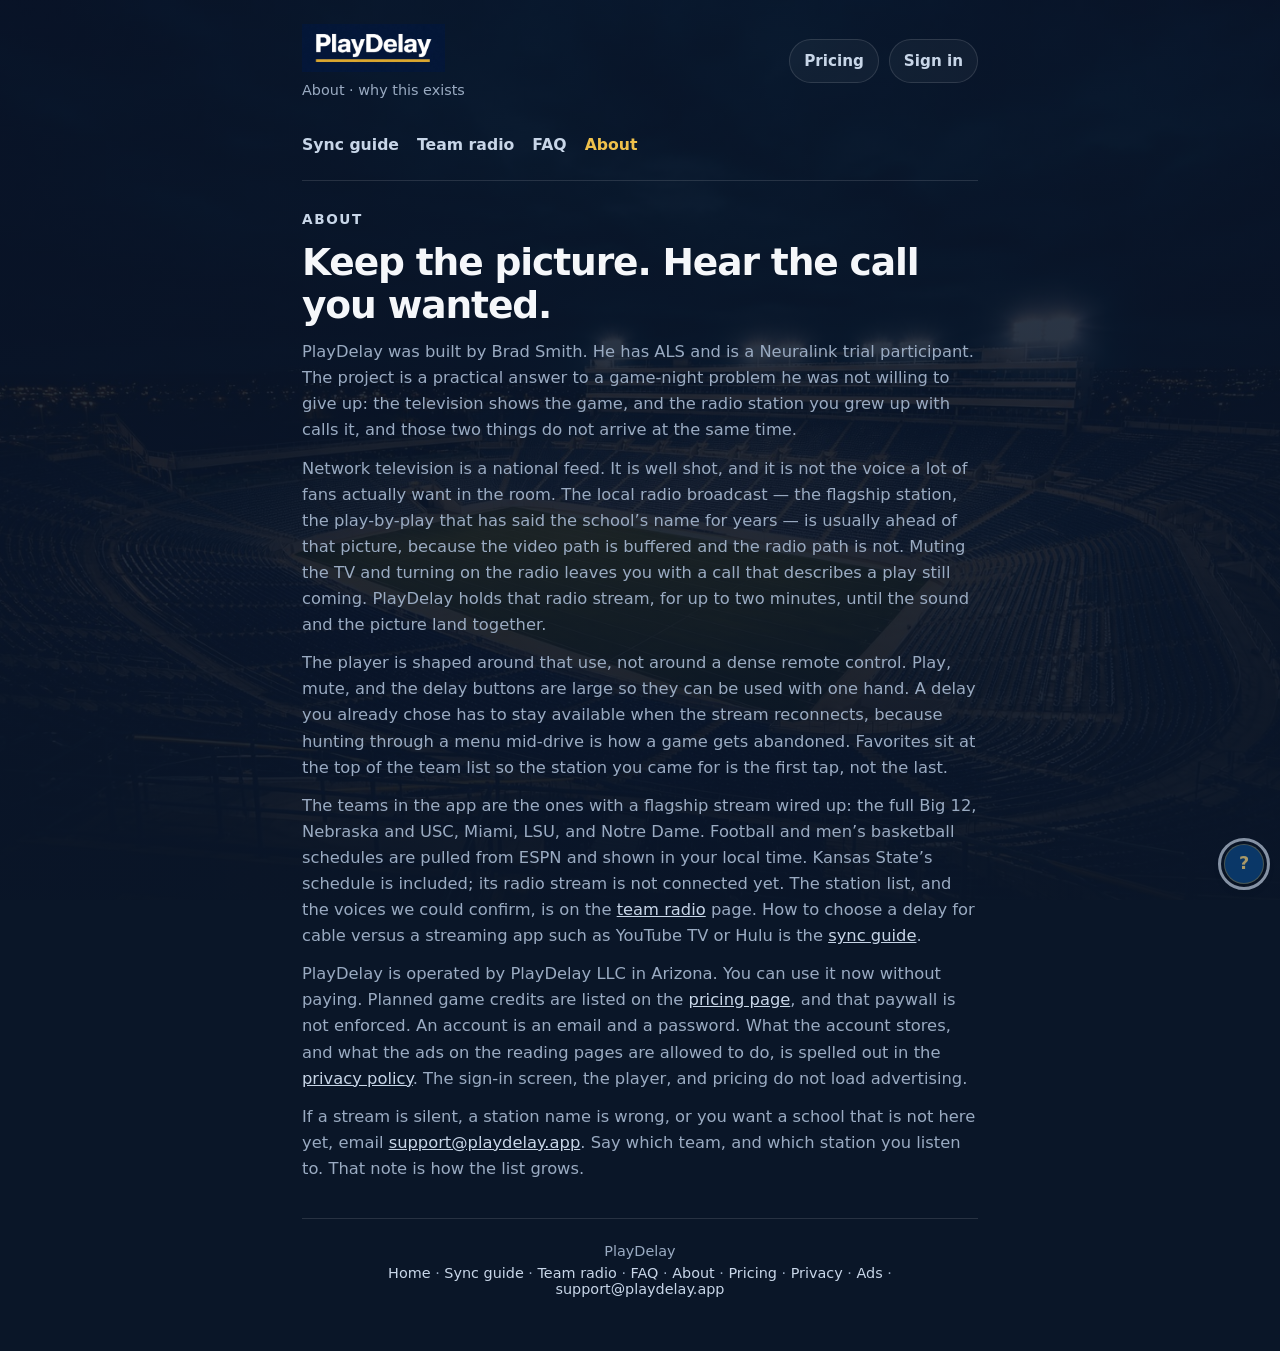
==== about.html @ 60bbeae2 "Keep AdSense off app screens and add publisher pages. The auto-ads loader stays on the home page, th" ====
<!DOCTYPE html>
<html lang="en">
<head>
<script async src="https://pagead2.googlesyndication.com/pagead/js/adsbygoogle.js?client=ca-pub-4094883618179579"
     crossorigin="anonymous"></script>
<meta name="google-adsense-account" content="ca-pub-4094883618179579">
  <meta charset="utf-8" />
  <meta name="viewport" content="width=device-width, initial-scale=1, viewport-fit=cover" />
  <meta name="theme-color" content="#0a1628" />
  <link rel="icon" href="assets/favicon.svg?v=logo3" type="image/svg+xml" />
  <link rel="icon" href="assets/favicon-32.png?v=logo3" type="image/png" sizes="32x32" />
  <link rel="apple-touch-icon" href="assets/apple-touch-icon.png?v=logo3" />
  <title>About PlayDelay — Brad Smith</title>
  <meta name="description" content="PlayDelay was built by Brad Smith, who has ALS and is a Neuralink trial participant, so fans can keep the TV picture and hear the radio call in sync." />
  <link rel="canonical" href="https://playdelay.app/about.html" />
  <meta property="og:title" content="About PlayDelay" />
  <meta property="og:description" content="A radio-to-TV delay built by Brad Smith so the picture and the call can be used together, one-handed." />
  <meta property="og:url" content="https://playdelay.app/about.html" />
  <meta property="og:type" content="article" />
  <meta property="og:image" content="https://playdelay.app/assets/og-image.png?v=logo3" />
  <link rel="stylesheet" href="styles.css?v=content1" />
</head>
<body class="landing env-landing">
  <div class="landing-shell">
    <header class="landing-header">
      <div class="brand brand--wordmark">
        <a class="brand-wordmark-link" href="index.html" aria-label="PlayDelay home">
          <img class="brand-wordmark" src="assets/logo-wordmark.png?v=logo3" alt="PlayDelay" width="800" height="269" />
        </a>
        <p class="subtitle">About · why this exists</p>
      </div>
      <div class="header-actions">
        <a class="nav-link" href="pricing.html">Pricing</a>
        <a class="nav-link" href="login.html?next=player.html">Sign in</a>
      </div>
    </header>
    <nav class="landing-links" aria-label="Guides">
      <a href="guide.html">Sync guide</a>
      <a href="radio.html">Team radio</a>
      <a href="faq.html">FAQ</a>
      <a href="about.html" aria-current="page">About</a>
    </nav>

    <main>
      <article class="article">
        <p class="article-kicker">About</p>
        <h1>Keep the picture. Hear the call you wanted.</h1>
        <p>
          PlayDelay was built by Brad Smith. He has ALS and is a Neuralink trial participant. The project is a practical answer to a game-night problem he was not willing to give up: the television shows the game, and the radio station you grew up with calls it, and those two things do not arrive at the same time.
        </p>
        <p>
          Network television is a national feed. It is well shot, and it is not the voice a lot of fans actually want in the room. The local radio broadcast — the flagship station, the play-by-play that has said the school’s name for years — is usually ahead of that picture, because the video path is buffered and the radio path is not. Muting the TV and turning on the radio leaves you with a call that describes a play still coming. PlayDelay holds that radio stream, for up to two minutes, until the sound and the picture land together.
        </p>
        <p>
          The player is shaped around that use, not around a dense remote control. Play, mute, and the delay buttons are large so they can be used with one hand. A delay you already chose has to stay available when the stream reconnects, because hunting through a menu mid-drive is how a game gets abandoned. Favorites sit at the top of the team list so the station you came for is the first tap, not the last.
        </p>
        <p>
          The teams in the app are the ones with a flagship stream wired up: the full Big 12, Nebraska and USC, Miami, LSU, and Notre Dame. Football and men’s basketball schedules are pulled from ESPN and shown in your local time. Kansas State’s schedule is included; its radio stream is not connected yet. The station list, and the voices we could confirm, is on the <a href="radio.html">team radio</a> page. How to choose a delay for cable versus a streaming app such as YouTube TV or Hulu is the <a href="guide.html">sync guide</a>.
        </p>
        <p>
          PlayDelay is operated by PlayDelay LLC in Arizona. You can use it now without paying. Planned game credits are listed on the <a href="pricing.html">pricing page</a>, and that paywall is not enforced. An account is an email and a password. What the account stores, and what the ads on the reading pages are allowed to do, is spelled out in the <a href="privacy.html">privacy policy</a>. The sign-in screen, the player, and pricing do not load advertising.
        </p>
        <p>
          If a stream is silent, a station name is wrong, or you want a school that is not here yet, email <a href="mailto:support@playdelay.app">support@playdelay.app</a>. Say which team, and which station you listen to. That note is how the list grows.
        </p>
      </article>
    </main>

    <footer class="landing-footer">
      <p>PlayDelay</p>
      <p>
        <a href="index.html">Home</a>
        ·
        <a href="guide.html">Sync guide</a>
        ·
        <a href="radio.html">Team radio</a>
        ·
        <a href="faq.html">FAQ</a>
        ·
        <a href="about.html">About</a>
        ·
        <a href="pricing.html">Pricing</a>
        ·
        <a href="privacy.html">Privacy</a>
        ·
        <a href="ads.html">Ads</a>
        ·
        <a href="mailto:support@playdelay.app">support@playdelay.app</a>
      </p>
    </footer>
  </div>
  <script src="support-chat.js?v=fav1"></script>
</body>
</html>
---- styles.css ----
/* PlayDelay BYU & Utah — calm dark theme, huge tap targets (ALS / one-handed) */

:root {
  --bg: #0a1628;
  --bg-elevated: #122038;
  --bg-button: #1a2f4d;
  --bg-button-hover: #243d63;
  --navy: #002e5d;
  --navy-bright: #0b4a8a;
  --white: #f5f7fa;
  --muted: #9aabc2;
  --accent: #ffffff;
  --accent-soft: #c8d6e8;
  --live: #3dd68c;
  --warn: #f0c14b;
  --error: #f07178;
  --border: rgba(255, 255, 255, 0.12);
  --radius: 16px;
  --tap-min: 56px;
  --play-min: 88px;
  --font: system-ui, -apple-system, "Segoe UI", Roboto, Helvetica, Arial, sans-serif;
  --landing-max: 720px;
}

*,
*::before,
*::after {
  box-sizing: border-box;
}

html,
body {
  margin: 0;
  padding: 0;
  min-height: 100%;
  background: var(--bg);
  color: var(--white);
  font-family: var(--font);
  -webkit-tap-highlight-color: transparent;
  -webkit-text-size-adjust: 100%;
}

body {
  min-height: 100dvh;
}

a {
  color: var(--accent-soft);
}

.app {
  max-width: 520px;
  margin: 0 auto;
  padding: 20px 20px 40px;
  padding-bottom: max(40px, env(safe-area-inset-bottom));
}

.header {
  display: flex;
  align-items: flex-start;
  justify-content: space-between;
  gap: 12px;
  margin-bottom: 20px;
}

.brand {
  display: flex;
  align-items: center;
  gap: 14px;
}

.brand-mark {
  display: inline-flex;
  align-items: center;
  justify-content: center;
  width: 52px;
  height: 52px;
  border-radius: 12px;
  background: var(--navy);
  border: 2px solid var(--white);
  font-weight: 800;
  font-size: 14px;
  letter-spacing: 0.04em;
  flex-shrink: 0;
  color: var(--white);
  text-decoration: none;
  overflow: hidden;
  padding: 0;
}

.brand-mark .brand-logo,
.brand-mark img.team-logo {
  display: block;
  width: 40px;
  height: 40px;
  object-fit: contain;
  pointer-events: none;
}

.brand-mark .brand-mark-text {
  font-size: 14px;
  font-weight: 800;
  letter-spacing: 0.04em;
}

.brand-mark-link:hover {
  background: var(--navy-bright);
}

.brand-text h1 {
  margin: 0;
  font-size: 1.35rem;
  font-weight: 700;
  letter-spacing: -0.02em;
  line-height: 1.2;
}

.subtitle {
  margin: 4px 0 0;
  font-size: 0.9rem;
  color: var(--muted);
}

.status-chip {
  flex-shrink: 0;
  padding: 10px 14px;
  min-height: 44px;
  border-radius: 999px;
  font-size: 0.85rem;
  font-weight: 600;
  background: var(--bg-elevated);
  border: 1px solid var(--border);
  color: var(--muted);
  align-self: center;
}

.status-chip.status-loading { color: var(--warn); border-color: rgba(240, 193, 75, 0.4); }
.status-chip.status-live { color: var(--live); border-color: rgba(61, 214, 140, 0.45); }
.status-chip.status-paused { color: var(--accent-soft); }
.status-chip.status-error { color: var(--error); border-color: rgba(240, 113, 120, 0.45); }

.banner {
  margin-bottom: 16px;
  padding: 14px 16px;
  border-radius: var(--radius);
  background: rgba(240, 193, 75, 0.12);
  border: 1px solid rgba(240, 193, 75, 0.45);
  color: var(--warn);
  font-size: 0.95rem;
  line-height: 1.4;
}

.banner.banner-error {
  background: rgba(240, 113, 120, 0.12);
  border-color: rgba(240, 113, 120, 0.45);
  color: var(--error);
}

.toast {
  position: fixed;
  left: 50%;
  bottom: max(24px, env(safe-area-inset-bottom));
  transform: translateX(-50%);
  z-index: 50;
  max-width: min(440px, calc(100vw - 32px));
  padding: 14px 18px;
  border-radius: 12px;
  background: #1e3354;
  border: 1px solid var(--border);
  color: var(--white);
  font-size: 0.95rem;
  line-height: 1.35;
  box-shadow: 0 8px 32px rgba(0, 0, 0, 0.45);
  pointer-events: none;
}

.main {
  display: flex;
  flex-direction: column;
  gap: 18px;
}

.delay-readout {
  text-align: center;
  padding: 28px 16px;
  background: var(--bg-elevated);
  border: 1px solid var(--border);
  border-radius: 20px;
}

.delay-value {
  font-size: clamp(3.2rem, 12vw, 4.5rem);
  font-weight: 750;
  letter-spacing: -0.03em;
  line-height: 1;
  font-variant-numeric: tabular-nums;
}

.delay-label {
  margin-top: 8px;
  font-size: 0.95rem;
  color: var(--muted);
  text-transform: uppercase;
  letter-spacing: 0.08em;
}

.transport {
  display: grid;
  grid-template-columns: 1fr auto;
  gap: 12px;
}

.btn {
  appearance: none;
  border: 1px solid var(--border);
  background: var(--bg-button);
  color: var(--white);
  font-family: inherit;
  font-size: 1.1rem;
  font-weight: 650;
  border-radius: var(--radius);
  min-height: var(--tap-min);
  padding: 12px 18px;
  cursor: pointer;
  touch-action: manipulation;
  transition: background 0.12s ease, border-color 0.12s ease, transform 0.08s ease;
  user-select: none;
  text-decoration: none;
  display: inline-flex;
  align-items: center;
  justify-content: center;
  text-align: center;
}

.btn:hover {
  background: var(--bg-button-hover);
}

.btn:active {
  transform: scale(0.98);
}

.btn:focus-visible {
  outline: 3px solid var(--accent-soft);
  outline-offset: 2px;
}

.btn-play {
  min-height: var(--play-min);
  font-size: 1.55rem;
  background: var(--navy-bright);
  border-color: rgba(255, 255, 255, 0.28);
}

.btn-play[aria-pressed="true"] {
  background: #1a4a3a;
  border-color: rgba(61, 214, 140, 0.5);
}

.btn-mute {
  min-width: 96px;
  min-height: var(--play-min);
}

.btn-mute[aria-pressed="true"] {
  background: #4a2a32;
  border-color: rgba(240, 113, 120, 0.45);
  color: #ffc4c8;
}

.volume-row {
  display: flex;
  align-items: center;
  gap: 14px;
  padding: 4px 2px;
}

.volume-label {
  font-size: 0.95rem;
  color: var(--muted);
  min-width: 4.5rem;
}

#volume {
  flex: 1;
  height: 44px;
  accent-color: var(--accent-soft);
  cursor: pointer;
}

.presets,
.steps {
  display: grid;
  grid-template-columns: repeat(auto-fit, minmax(72px, 1fr));
  gap: 10px;
}

.btn-preset,
.btn-step {
  min-height: var(--tap-min);
  font-size: 1.15rem;
}

.btn-preset.is-active {
  background: var(--navy);
  border-color: rgba(255, 255, 255, 0.45);
  box-shadow: inset 0 0 0 2px rgba(255, 255, 255, 0.2);
}

.sync-tip,
.sync-howto {
  margin: 4px 0 0;
  padding: 14px 16px;
  border-radius: var(--radius);
  background: rgba(255, 255, 255, 0.04);
  border: 1px solid var(--border);
  color: var(--accent-soft);
  font-size: 0.95rem;
  line-height: 1.45;
}

.sync-howto {
  margin: 8px 0 12px;
  padding: 18px 18px 16px;
}

.sync-howto-title {
  margin: 0 0 12px;
  font-size: 1.2rem;
  font-weight: 700;
  color: var(--text);
  letter-spacing: 0.01em;
}

.sync-howto-list {
  margin: 0;
  padding: 0 0 0 1.35em;
  display: grid;
  gap: 10px;
  color: var(--accent-soft);
  font-size: 1.05rem;
  line-height: 1.5;
}

.sync-howto-list li {
  padding-left: 0.15em;
}

.sync-howto-list strong {
  color: var(--text);
  font-weight: 700;
}

.shortcuts {
  margin: 0;
  text-align: center;
  font-size: 0.8rem;
  color: var(--muted);
}

#audio {
  display: none;
}

/* ——— Landing ——— */

.landing {
  background:
    radial-gradient(ellipse 80% 50% at 50% -10%, rgba(11, 74, 138, 0.45), transparent 60%),
    var(--bg);
}

/* Game-night stadium backdrop (fixed cover + navy overlay) */
.env-landing {
  background-color: var(--bg);
  background-image:
    linear-gradient(
      180deg,
      rgba(10, 22, 40, 0.82) 0%,
      rgba(10, 22, 40, 0.88) 45%,
      rgba(10, 22, 40, 0.94) 100%
    ),
    url("assets/env-stadium-night.jpg");
  background-size: cover;
  background-position: center top;
  background-repeat: no-repeat;
  background-attachment: scroll;
}

@media (min-width: 720px) {
  .env-landing {
    background-attachment: fixed;
  }
}

.landing-shell {
  position: relative;
  z-index: 1;
  max-width: var(--landing-max);
  margin: 0 auto;
  padding: 24px 22px 48px;
  padding-bottom: max(48px, env(safe-area-inset-bottom));
}

/* Soft gold edge on elevated cards for navy/gold feel */
.env-landing .hero-art,
.env-landing .step-card,
.env-landing .focus-note,
.env-landing .login-card {
  border-color: rgba(240, 193, 75, 0.22);
  background: rgba(18, 32, 56, 0.88);
  backdrop-filter: blur(8px);
}

.env-gallery {
  display: grid;
  grid-template-columns: 1fr;
  gap: 14px;
  margin: 0 0 40px;
}

@media (min-width: 560px) {
  .env-gallery {
    grid-template-columns: 1fr 1fr;
  }
}

@media (min-width: 720px) {
  .env-gallery {
    grid-template-columns: 1fr 1fr 1fr;
  }
}

.env-card {
  margin: 0;
  border-radius: 18px;
  overflow: hidden;
  border: 1px solid rgba(240, 193, 75, 0.28);
  background: rgba(18, 32, 56, 0.75);
  box-shadow: 0 12px 36px rgba(0, 0, 0, 0.35);
}

.env-card img {
  display: block;
  width: 100%;
  height: clamp(140px, 28vw, 200px);
  object-fit: cover;
  object-position: center;
}

.env-card figcaption {
  margin: 0;
  padding: 12px 14px 14px;
  font-size: 0.95rem;
  font-weight: 650;
  color: var(--warn);
  letter-spacing: -0.01em;
}

/* Login: muted turf band under shell */
.login-page {
  background-image:
    linear-gradient(
      180deg,
      rgba(10, 22, 40, 0.88) 0%,
      rgba(10, 22, 40, 0.92) 50%,
      rgba(10, 22, 40, 0.96) 100%
    ),
    url("assets/env-football-turf.jpg");
  background-size: cover;
  background-position: center 30%;
  background-repeat: no-repeat;
}

.landing-header {
  display: flex;
  align-items: center;
  justify-content: space-between;
  gap: 16px;
  margin-bottom: 40px;
}

.nav-link {
  flex-shrink: 0;
  font-size: 0.95rem;
  font-weight: 600;
  color: var(--accent-soft);
  text-decoration: none;
  padding: 10px 14px;
  border-radius: 999px;
  border: 1px solid var(--border);
  background: rgba(255, 255, 255, 0.04);
  min-height: 44px;
  display: inline-flex;
  align-items: center;
}

.nav-link:hover {
  background: var(--bg-button-hover);
  color: var(--white);
}

.hero {
  margin-bottom: 48px;
}

.hero-kicker {
  margin: 0 0 12px;
  font-size: 0.85rem;
  font-weight: 700;
  letter-spacing: 0.12em;
  text-transform: uppercase;
  color: var(--accent-soft);
}

.hero-title {
  margin: 0 0 12px;
  font-size: clamp(2rem, 6vw, 2.75rem);
  font-weight: 750;
  letter-spacing: -0.03em;
  line-height: 1.15;
}

.hero-seo {
  margin: 0 0 14px;
  max-width: 36rem;
  font-size: 1rem;
  font-weight: 600;
  line-height: 1.45;
  color: var(--accent-soft);
}

.hero-lead {
  margin: 0 0 28px;
  max-width: 36rem;
  font-size: 1.1rem;
  line-height: 1.55;
  color: var(--muted);
}

.hero-actions {
  margin-bottom: 14px;
}

.btn-cta {
  min-height: 64px;
  padding: 16px 28px;
  font-size: 1.25rem;
  background: var(--navy-bright);
  border-color: rgba(255, 255, 255, 0.28);
  box-shadow: 0 12px 40px rgba(0, 46, 93, 0.55);
}

.btn-cta:hover {
  background: #0d5aa3;
}

.hero-note {
  margin: 0;
  font-size: 0.9rem;
  color: var(--muted);
}

.section-title {
  margin: 0 0 18px;
  font-size: 1.15rem;
  font-weight: 700;
  letter-spacing: -0.01em;
}

.how {
  margin-bottom: 36px;
}

.steps-list {
  list-style: none;
  margin: 0;
  padding: 0;
  display: flex;
  flex-direction: column;
  gap: 12px;
}

.step-card {
  display: flex;
  gap: 16px;
  align-items: flex-start;
  padding: 18px 18px;
  background: var(--bg-elevated);
  border: 1px solid var(--border);
  border-radius: var(--radius);
}

.step-num {
  flex-shrink: 0;
  width: 40px;
  height: 40px;
  border-radius: 10px;
  background: var(--navy);
  border: 1px solid rgba(255, 255, 255, 0.25);
  display: inline-flex;
  align-items: center;
  justify-content: center;
  font-weight: 800;
  font-size: 1rem;
}

.step-card h3 {
  margin: 0 0 4px;
  font-size: 1.05rem;
  font-weight: 700;
}

.step-card p {
  margin: 0;
  font-size: 0.95rem;
  line-height: 1.45;
  color: var(--muted);
}

.focus-note {
  padding: 16px 18px;
  border-radius: var(--radius);
  background: rgba(255, 255, 255, 0.04);
  border: 1px solid var(--border);
  margin-bottom: 40px;
}

.focus-note p {
  margin: 0;
  font-size: 0.95rem;
  line-height: 1.5;
  color: var(--accent-soft);
}

.focus-note strong {
  color: var(--white);
  font-weight: 650;
}

.landing-footer {
  padding-top: 24px;
  border-top: 1px solid var(--border);
  text-align: center;
}

.landing-footer p {
  margin: 0 0 6px;
  font-size: 0.9rem;
  color: var(--muted);
}

.landing-footer a {
  color: var(--accent-soft);
  text-decoration: none;
}

.landing-footer a:hover {
  text-decoration: underline;
  color: var(--white);
}

@media (max-width: 380px) {
  .transport {
    grid-template-columns: 1fr;
  }

  .btn-mute {
    min-height: var(--tap-min);
  }

  .landing-header {
    flex-wrap: wrap;
  }
}

/* ——— Auth / login (optional; never blocks player) ——— */

.header-actions,
.header-end {
  display: flex;
  align-items: center;
  gap: 10px;
  flex-shrink: 0;
  flex-wrap: wrap;
  justify-content: flex-end;
}

.auth-slot {
  display: flex;
  align-items: center;
}

.auth-user {
  display: flex;
  align-items: center;
  gap: 8px;
  max-width: min(220px, 46vw);
}

.auth-email {
  font-size: 0.8rem;
  color: var(--muted);
  overflow: hidden;
  text-overflow: ellipsis;
  white-space: nowrap;
  max-width: 120px;
}

.btn-auth {
  min-height: 44px;
  padding: 10px 14px;
  font-size: 0.9rem;
  border-radius: 999px;
  background: rgba(255, 255, 255, 0.06);
  border-color: var(--border);
  color: var(--accent-soft);
  text-decoration: none;
}

.btn-auth:hover {
  color: var(--white);
  background: var(--bg-button-hover);
}

.btn-auth-secondary {
  min-height: var(--tap-min);
  font-size: 1.05rem;
  background: transparent;
  border-color: rgba(240, 193, 75, 0.45);
  color: var(--warn);
}

.btn-auth-secondary:hover {
  background: rgba(240, 193, 75, 0.1);
}

.hero-art {
  margin: 0 0 28px;
  padding: 0;
  border-radius: 20px;
  overflow: hidden;
  border: 1px solid var(--border);
  background: var(--bg-elevated);
  box-shadow: 0 16px 48px rgba(0, 0, 0, 0.35);
}

.hero-art img {
  display: block;
  width: 100%;
  height: auto;
  vertical-align: middle;
}

.step-icon {
  flex-shrink: 0;
  width: 48px;
  height: 48px;
  border-radius: 12px;
  background: rgba(0, 46, 93, 0.55);
  border: 1px solid rgba(255, 255, 255, 0.12);
  padding: 4px;
}

.player-app {
  position: relative;
}

.player-accent {
  position: absolute;
  inset: 0 0 auto 0;
  height: 160px;
  overflow: hidden;
  pointer-events: none;
  z-index: 0;
  opacity: 0.9;
  mask-image: linear-gradient(to bottom, #000 40%, transparent);
  -webkit-mask-image: linear-gradient(to bottom, #000 40%, transparent);
}

.player-accent img {
  width: 100%;
  height: 100%;
  object-fit: cover;
  display: block;
}

.player-app > .header,
.player-app > .banner,
.player-app > .toast,
.player-app > .main {
  position: relative;
  z-index: 1;
}

.login-shell {
  max-width: 480px;
}

.login-card {
  padding: 24px 22px;
  background: var(--bg-elevated);
  border: 1px solid var(--border);
  border-radius: 20px;
}

.login-demo-note {
  margin: 0 0 22px;
  font-size: 0.9rem;
  line-height: 1.45;
  color: var(--muted);
}

.login-form {
  display: flex;
  flex-direction: column;
  gap: 8px;
}

.field-label {
  font-size: 0.9rem;
  font-weight: 600;
  color: var(--accent-soft);
  margin-top: 8px;
}

.field-input {
  appearance: none;
  width: 100%;
  min-height: var(--tap-min);
  padding: 14px 16px;
  border-radius: var(--radius);
  border: 1px solid var(--border);
  background: var(--bg);
  color: var(--white);
  font-family: inherit;
  font-size: 1.1rem;
}

.field-input:focus-visible {
  outline: 3px solid var(--accent-soft);
  outline-offset: 2px;
}

.field-input::placeholder {
  color: var(--muted);
  opacity: 0.7;
}

.login-error {
  margin: 8px 0 0;
  padding: 12px 14px;
  border-radius: 12px;
  background: rgba(240, 113, 120, 0.12);
  border: 1px solid rgba(240, 113, 120, 0.45);
  color: var(--error);
  font-size: 0.95rem;
}

.login-actions {
  display: flex;
  flex-direction: column;
  gap: 12px;
  margin-top: 18px;
}

.login-back {
  margin-top: 20px;
  text-align: center;
}

.login-back a {
  color: var(--accent-soft);
  font-weight: 600;
}

@media (max-width: 480px) {
  .auth-email {
    max-width: 90px;
  }

  .header-end {
    max-width: 58%;
  }
}


/* ——— Supabase auth UI ——— */

.auth-tabs {
  display: grid;
  grid-template-columns: 1fr 1fr;
  gap: 8px;
  margin-bottom: 18px;
}

.auth-tab {
  min-height: var(--tap-min);
  border-radius: 999px;
  border: 1px solid var(--border);
  background: rgba(255, 255, 255, 0.04);
  color: var(--muted);
  font-family: inherit;
  font-size: 1.05rem;
  font-weight: 650;
  cursor: pointer;
  touch-action: manipulation;
}

.auth-tab.is-active {
  background: var(--navy-bright);
  border-color: rgba(255, 255, 255, 0.35);
  color: var(--white);
}

.login-info {
  margin: 8px 0 0;
  padding: 12px 14px;
  border-radius: 12px;
  background: rgba(61, 214, 140, 0.1);
  border: 1px solid rgba(61, 214, 140, 0.4);
  color: var(--live);
  font-size: 0.95rem;
}

.session-chip {
  display: flex;
  align-items: center;
  gap: 8px;
  max-width: min(240px, 52vw);
}

.session-email {
  font-size: 0.8rem;
  color: var(--muted);
  overflow: hidden;
  text-overflow: ellipsis;
  white-space: nowrap;
  max-width: 130px;
}

.field {
  display: flex;
  flex-direction: column;
  gap: 6px;
}

.banner.banner-ok {
  background: rgba(61, 214, 140, 0.12);
  border-color: rgba(61, 214, 140, 0.45);
  color: var(--live);
}


/* ——— Team picker (Favorites + conferences) ——— */

.team-picker {
  display: flex;
  flex-direction: column;
  gap: 14px;
  margin: 0;
  max-height: min(52vh, 420px);
  overflow-y: auto;
  overscroll-behavior: contain;
  -webkit-overflow-scrolling: touch;
  padding-right: 2px;
  scrollbar-gutter: stable;
}

.team-picker-group {
  display: flex;
  flex-direction: column;
  gap: 8px;
}

.team-picker-label,
.landing-chip-label {
  font-size: 0.75rem;
  font-weight: 700;
  letter-spacing: 0.08em;
  text-transform: uppercase;
  color: var(--muted);
  padding: 0 2px;
}

.team-picker-grid {
  display: grid;
  grid-template-columns: repeat(3, minmax(0, 1fr));
  gap: 10px;
}

.team-picker-expand {
  min-height: 56px;
  width: 100%;
  font-size: 1.05rem;
  font-weight: 800;
  letter-spacing: 0.02em;
  border-width: 2px;
  background: var(--bg-elevated, var(--bg-button));
  color: var(--white);
  padding: 10px 12px;
}

.team-picker-expand:focus-visible {
  outline: 3px solid var(--accent-soft);
  outline-offset: 2px;
}

.team-picker-more-body {
  display: flex;
  flex-direction: column;
  gap: 14px;
}

.team-picker-more-body[hidden] {
  display: none !important;
}

.btn-team {
  min-height: 64px;
  font-size: 1.05rem;
  font-weight: 800;
  letter-spacing: 0.02em;
  border-width: 2px;
  background: var(--bg-button);
  color: var(--white);
  padding: 8px 6px;
  line-height: 1.15;
}

.btn-team[data-has-stream="0"]:not(.is-active) {
  opacity: 0.62;
}

.btn-team.is-active {
  background: var(--team-primary, var(--navy));
  border-color: color-mix(in srgb, var(--team-accent, var(--accent-soft)) 70%, transparent);
  box-shadow: inset 0 0 0 2px color-mix(in srgb, var(--team-accent, var(--accent-soft)) 30%, transparent);
  color: #fff;
  opacity: 1;
}

.btn-team[data-team="byu"].is-active {
  background: var(--navy);
  border-color: rgba(240, 193, 75, 0.75);
  box-shadow: inset 0 0 0 2px rgba(240, 193, 75, 0.35);
  color: #fff;
}

.btn-team[data-team="utah"].is-active {
  background: #8b1538;
  border-color: rgba(255, 210, 220, 0.55);
  box-shadow: inset 0 0 0 2px rgba(255, 255, 255, 0.18);
  color: #fff;
}

.btn-team:not(.is-active) {
  opacity: 0.78;
}

.btn-team:focus-visible {
  outline: 3px solid var(--accent-soft);
  outline-offset: 2px;
}


.btn-team[data-team="asu"].is-active {
  background: #8c1d40;
  border-color: rgba(255, 198, 39, 0.75);
  box-shadow: inset 0 0 0 2px rgba(255, 198, 39, 0.35);
  color: #fff;
}

.btn-team[data-team="usc"].is-active {
  background: #990000;
  border-color: rgba(255, 204, 0, 0.7);
  box-shadow: inset 0 0 0 2px rgba(255, 204, 0, 0.3);
  color: #fff;
}

/* ASU maroon / gold */
body[data-team="asu"],
html[data-team="asu"] body {
  --bg: #140a10;
  --bg-elevated: #221018;
  --bg-button: #2e1520;
  --bg-button-hover: #3c1c2a;
  --navy: #8c1d40;
  --navy-bright: #a8244f;
  --accent-soft: #ffd56a;
  --border: rgba(255, 198, 39, 0.16);
}

body[data-team="asu"] .brand-mark {
  background: #8c1d40;
  border-color: #ffc627;
}

body[data-team="asu"] .brand-mark-link:hover {
  background: #a8244f;
}

body[data-team="asu"] .btn-play {
  background: #a8244f;
  border-color: rgba(255, 198, 39, 0.4);
}

body[data-team="asu"] .btn-play:disabled {
  opacity: 0.45;
  cursor: not-allowed;
}

body[data-team="asu"] .btn-preset.is-active {
  background: #8c1d40;
  border-color: rgba(255, 198, 39, 0.5);
}

body[data-team="asu"] .toast {
  background: #2e1520;
}

body[data-team="asu"] .player-accent {
  opacity: 0.5;
  filter: hue-rotate(-10deg) saturate(1.2);
}

/* USC cardinal / gold */
body[data-team="usc"],
html[data-team="usc"] body {
  --bg: #140808;
  --bg-elevated: #220e0e;
  --bg-button: #301414;
  --bg-button-hover: #3e1a1a;
  --navy: #990000;
  --navy-bright: #b30000;
  --accent-soft: #ffcc66;
  --border: rgba(255, 204, 0, 0.16);
}

body[data-team="usc"] .brand-mark {
  background: #990000;
  border-color: #ffcc00;
}

body[data-team="usc"] .brand-mark-link:hover {
  background: #b30000;
}

body[data-team="usc"] .btn-play {
  background: #b30000;
  border-color: rgba(255, 204, 0, 0.4);
}

body[data-team="usc"] .btn-play:disabled {
  opacity: 0.45;
  cursor: not-allowed;
}

body[data-team="usc"] .btn-preset.is-active {
  background: #990000;
  border-color: rgba(255, 204, 0, 0.5);
}

body[data-team="usc"] .toast {
  background: #301414;
}

body[data-team="usc"] .player-accent {
  opacity: 0.5;
  filter: hue-rotate(-35deg) saturate(1.25);
}

.btn-play:disabled {
  opacity: 0.45;
  cursor: not-allowed;
  transform: none;
}

@media (min-width: 720px) {
  .landing-sched-grid {
    grid-template-columns: 1fr;
  }
  .team-picker-grid {
    grid-template-columns: repeat(4, minmax(0, 1fr));
  }
}

/* Utah crimson / red-black accent override */
body[data-team="utah"],
html[data-team="utah"] body {
  --bg: #12070a;
  --bg-elevated: #1e0c12;
  --bg-button: #2a1018;
  --bg-button-hover: #3a1620;
  --navy: #6b0f2a;
  --navy-bright: #a01840;
  --accent-soft: #f0c4ce;
  --border: rgba(255, 200, 210, 0.14);
  --warn: #f0c14b;
}

body[data-team="utah"] .brand-mark {
  background: #8b1538;
  border-color: #f5d0d8;
}

body[data-team="utah"] .brand-mark-link:hover {
  background: #a01840;
}

body[data-team="utah"] .btn-play {
  background: #a01840;
  border-color: rgba(255, 210, 220, 0.35);
}

body[data-team="utah"] .btn-play[aria-pressed="true"] {
  background: #1a4a3a;
  border-color: rgba(61, 214, 140, 0.5);
}

body[data-team="utah"] .btn-preset.is-active {
  background: #6b0f2a;
  border-color: rgba(255, 210, 220, 0.45);
}

body[data-team="utah"] .toast {
  background: #2a1018;
}

body[data-team="utah"] .player-accent {
  opacity: 0.55;
  filter: hue-rotate(-25deg) saturate(1.15);
}

@media (max-width: 420px) {
  .team-picker-grid {
    grid-template-columns: repeat(2, minmax(0, 1fr));
  }
  .btn-team {
    min-height: 60px;
    font-size: 0.98rem;
  }
}


/* ——— Sport toggle (Football | Basketball) ——— */

.sport-toggle {
  display: grid;
  grid-template-columns: 1fr 1fr;
  gap: 12px;
  margin: 0 0 14px;
}

.sport-toggle-landing {
  margin: 0 0 16px;
  max-width: 560px;
}

.btn-sport {
  min-height: 64px;
  font-size: 1.35rem;
  font-weight: 800;
  letter-spacing: 0.02em;
  border-width: 2px;
  background: var(--bg-button);
  color: var(--white);
  border-radius: 16px;
  cursor: pointer;
  border-style: solid;
  border-color: var(--border);
  transition: background 0.15s ease, border-color 0.15s ease, opacity 0.15s ease, box-shadow 0.15s ease;
}

.btn-sport:not(.is-active) {
  opacity: 0.78;
}

.btn-sport.is-active {
  background: linear-gradient(180deg, rgba(61, 214, 140, 0.22), rgba(61, 214, 140, 0.08));
  border-color: rgba(61, 214, 140, 0.65);
  box-shadow: inset 0 0 0 2px rgba(61, 214, 140, 0.28);
  color: #fff;
  opacity: 1;
}

.btn-sport:focus-visible {
  outline: 3px solid var(--accent-soft);
  outline-offset: 2px;
}

.sched-sport-note {
  margin: 0 0 12px;
  padding: 10px 12px;
  font-size: 0.9rem;
  line-height: 1.4;
  color: var(--muted);
  background: rgba(255, 255, 255, 0.04);
  border: 1px solid var(--border);
  border-radius: 12px;
}

@media (max-width: 420px) {
  .btn-sport {
    min-height: 56px;
    font-size: 1.15rem;
  }
}

/* ——— ESPN schedule ——— */

.schedule-panel {
  margin-top: 4px;
  padding: 16px 14px 14px;
  border-radius: 20px;
  background: var(--bg-elevated);
  border: 1px solid var(--border);
}

.schedule-panel-head {
  display: flex;
  align-items: baseline;
  justify-content: space-between;
  gap: 12px;
  flex-wrap: wrap;
  margin-bottom: 10px;
}

.sched-panel-title {
  margin: 0;
  font-size: 1.15rem;
  font-weight: 750;
  letter-spacing: -0.01em;
}

.sched-attr,
.landing-sched-note {
  margin: 0;
  font-size: 0.85rem;
  color: var(--muted);
}

.sched-attr a,
.sched-espn-link {
  color: var(--accent-soft);
  font-weight: 600;
  text-decoration: none;
}

.sched-attr a:hover,
.sched-espn-link:hover {
  color: var(--white);
  text-decoration: underline;
}

.sched-status {
  margin: 0 0 12px;
  padding: 12px 14px;
  border-radius: 12px;
  font-size: 0.95rem;
  font-weight: 600;
  background: rgba(255, 255, 255, 0.04);
  border: 1px solid var(--border);
  color: var(--muted);
}

.sched-status-loading {
  color: var(--warn);
  border-color: rgba(240, 193, 75, 0.35);
}

.sched-status-error {
  color: var(--error);
  background: rgba(240, 113, 120, 0.12);
  border-color: rgba(240, 113, 120, 0.45);
}

.sched-heading {
  margin: 14px 0 8px;
  font-size: 0.8rem;
  font-weight: 700;
  letter-spacing: 0.08em;
  text-transform: uppercase;
  color: var(--muted);
}

.sched-list {
  list-style: none;
  margin: 0;
  padding: 0;
  display: flex;
  flex-direction: column;
  gap: 10px;
}

.sched-row {
  display: grid;
  grid-template-columns: minmax(6.5rem, 0.9fr) 1.2fr auto;
  gap: 10px 12px;
  align-items: center;
  min-height: var(--tap-min);
  padding: 12px 14px;
  border-radius: 14px;
  background: rgba(0, 0, 0, 0.22);
  border: 1px solid var(--border);
}

.sched-when {
  display: flex;
  flex-direction: column;
  gap: 2px;
}

.sched-date {
  font-weight: 700;
  font-size: 0.95rem;
}

.sched-time {
  font-size: 0.85rem;
  color: var(--muted);
}

.sched-match {
  display: flex;
  flex-direction: column;
  gap: 2px;
  min-width: 0;
}

.sched-ha {
  font-size: 0.75rem;
  font-weight: 700;
  letter-spacing: 0.06em;
  text-transform: uppercase;
  color: var(--muted);
}

.sched-opp {
  font-size: 1.15rem;
  font-weight: 750;
  letter-spacing: -0.01em;
  line-height: 1.2;
}

.sched-meta {
  display: flex;
  flex-direction: column;
  align-items: flex-end;
  gap: 4px;
  text-align: right;
}

.sched-tv {
  font-size: 0.8rem;
  font-weight: 650;
  color: var(--accent-soft);
}

.sched-result {
  font-size: 1.05rem;
  font-weight: 800;
  font-variant-numeric: tabular-nums;
  color: var(--white);
}

.sched-empty {
  margin: 0 0 8px;
  font-size: 0.95rem;
  color: var(--muted);
}

.landing-schedule {
  margin: 0 0 36px;
}

.landing-sched-note {
  margin: -8px 0 14px;
}

.landing-sched-grid {
  display: grid;
  grid-template-columns: 1fr;
  gap: 14px;
}

@media (min-width: 560px) {
  .landing-sched-grid {
    grid-template-columns: 1fr 1fr;
  }
}

.landing-sched-card {
  padding: 16px 14px;
  border-radius: 18px;
  background: rgba(18, 32, 56, 0.88);
  border: 1px solid rgba(240, 193, 75, 0.22);
  backdrop-filter: blur(8px);
}

/* .landing-sched-head styles extended below (team theme tap targets) */

.sched-list-compact .sched-row {
  grid-template-columns: minmax(5.5rem, 0.85fr) 1fr auto;
  min-height: 52px;
  padding: 10px 12px;
}

.sched-list-compact .sched-opp {
  font-size: 1.05rem;
}

@media (max-width: 420px) {
  .sched-row {
    grid-template-columns: 1fr;
    gap: 6px;
  }

  .sched-meta {
    align-items: flex-start;
    text-align: left;
    flex-direction: row;
    flex-wrap: wrap;
    gap: 8px;
  }
}

body[data-team="utah"] .landing-sched-card,
body[data-team="utah"] .schedule-panel {
  border-color: rgba(255, 200, 210, 0.2);
}

/* ——— Landing team theme (tap schedule heads) ——— */

.landing-sched-toolbar {
  display: flex;
  align-items: stretch;
  justify-content: space-between;
  gap: 10px;
  margin-bottom: 10px;
}

.landing-sched-head {
  appearance: none;
  -webkit-appearance: none;
  display: flex;
  flex-direction: column;
  align-items: flex-start;
  justify-content: center;
  gap: 2px;
  flex: 1;
  min-height: 72px;
  margin: 0;
  padding: 12px 14px;
  border-radius: 14px;
  border: 2px solid var(--border);
  background: var(--bg-button);
  color: var(--white);
  font: inherit;
  text-align: left;
  cursor: pointer;
  touch-action: manipulation;
}

.landing-sched-head:hover {
  background: var(--bg-button-hover);
}

.landing-sched-head:focus-visible {
  outline: 3px solid var(--accent-soft);
  outline-offset: 2px;
}

.landing-sched-team-label {
  font-size: 1.35rem;
  font-weight: 800;
  letter-spacing: 0.02em;
  line-height: 1.15;
}

.landing-sched-pick-hint {
  font-size: 0.8rem;
  font-weight: 600;
  color: var(--muted);
  letter-spacing: 0.02em;
}

.landing-sched-head.is-active .landing-sched-pick-hint {
  color: var(--accent-soft);
}

.landing-sched-toolbar .sched-espn-link {
  align-self: center;
  flex-shrink: 0;
  min-height: 48px;
  min-width: 56px;
  display: inline-flex;
  align-items: center;
  justify-content: center;
  padding: 10px 12px;
  border-radius: 12px;
  border: 1px solid var(--border);
  background: rgba(255, 255, 255, 0.04);
}

.landing-sched-card.is-selected {
  border-width: 2px;
  border-color: rgba(240, 193, 75, 0.65);
  box-shadow:
    0 0 0 2px rgba(240, 193, 75, 0.28),
    0 12px 36px rgba(0, 0, 0, 0.35);
}

.landing-sched-card.is-selected .landing-sched-head {
  border-color: rgba(240, 193, 75, 0.55);
  box-shadow: inset 0 0 0 2px rgba(240, 193, 75, 0.25);
  background: var(--navy);
}

/* Per-team selected card accents */
body[data-team="utah"] .landing-sched-card.is-selected,
html[data-team="utah"] body .landing-sched-card.is-selected {
  border-color: rgba(255, 200, 210, 0.7);
  box-shadow:
    0 0 0 2px rgba(139, 21, 56, 0.45),
    0 12px 36px rgba(0, 0, 0, 0.4);
}

body[data-team="utah"] .landing-sched-card.is-selected .landing-sched-head,
html[data-team="utah"] body .landing-sched-card.is-selected .landing-sched-head {
  background: #8b1538;
  border-color: rgba(255, 210, 220, 0.55);
  box-shadow: inset 0 0 0 2px rgba(255, 255, 255, 0.15);
}

body[data-team="asu"] .landing-sched-card.is-selected,
html[data-team="asu"] body .landing-sched-card.is-selected {
  border-color: rgba(255, 198, 39, 0.7);
  box-shadow:
    0 0 0 2px rgba(140, 29, 64, 0.45),
    0 12px 36px rgba(0, 0, 0, 0.4);
}

body[data-team="asu"] .landing-sched-card.is-selected .landing-sched-head,
html[data-team="asu"] body .landing-sched-card.is-selected .landing-sched-head {
  background: #8c1d40;
  border-color: rgba(255, 198, 39, 0.65);
  box-shadow: inset 0 0 0 2px rgba(255, 198, 39, 0.3);
}

body[data-team="usc"] .landing-sched-card.is-selected,
html[data-team="usc"] body .landing-sched-card.is-selected {
  border-color: rgba(255, 204, 0, 0.7);
  box-shadow:
    0 0 0 2px rgba(153, 0, 0, 0.45),
    0 12px 36px rgba(0, 0, 0, 0.4);
}

body[data-team="usc"] .landing-sched-card.is-selected .landing-sched-head,
html[data-team="usc"] body .landing-sched-card.is-selected .landing-sched-head {
  background: #990000;
  border-color: rgba(255, 204, 0, 0.6);
  box-shadow: inset 0 0 0 2px rgba(255, 204, 0, 0.28);
}

/* Landing surfaces under team CSS vars */
body.landing .landing-sched-card {
  background: color-mix(in srgb, var(--bg-elevated) 88%, transparent);
  border-color: color-mix(in srgb, var(--accent-soft) 28%, transparent);
}

body.landing .btn-cta {
  background: var(--navy-bright);
  border-color: color-mix(in srgb, var(--accent-soft) 35%, transparent);
  box-shadow: 0 12px 40px color-mix(in srgb, var(--navy) 55%, transparent);
}

body.landing .btn-cta:hover {
  background: var(--navy);
  filter: brightness(1.12);
}

body.landing .hero-kicker {
  color: var(--accent-soft);
}

body.landing .brand-mark {
  background: var(--navy);
  border-color: var(--accent-soft);
}

body[data-team="utah"].landing .brand-mark,
html[data-team="utah"] body.landing .brand-mark {
  background: #8b1538;
  border-color: #f5d0d8;
}

body[data-team="asu"].landing .brand-mark,
html[data-team="asu"] body.landing .brand-mark {
  background: #8c1d40;
  border-color: #ffc627;
}

body[data-team="usc"].landing .brand-mark,
html[data-team="usc"] body.landing .brand-mark {
  background: #990000;
  border-color: #ffcc00;
}

/* Stadium overlay tints per team (env-landing hardcoded navy by default) */
body[data-team="utah"].env-landing,
html[data-team="utah"] body.env-landing {
  background-image:
    linear-gradient(
      180deg,
      rgba(18, 7, 10, 0.84) 0%,
      rgba(18, 7, 10, 0.9) 45%,
      rgba(18, 7, 10, 0.95) 100%
    ),
    url("assets/env-stadium-night.jpg");
}

body[data-team="asu"].env-landing,
html[data-team="asu"] body.env-landing {
  background-image:
    linear-gradient(
      180deg,
      rgba(20, 10, 16, 0.84) 0%,
      rgba(20, 10, 16, 0.9) 45%,
      rgba(20, 10, 16, 0.95) 100%
    ),
    url("assets/env-stadium-night.jpg");
}

body[data-team="usc"].env-landing,
html[data-team="usc"] body.env-landing {
  background-image:
    linear-gradient(
      180deg,
      rgba(20, 8, 8, 0.84) 0%,
      rgba(20, 8, 8, 0.9) 45%,
      rgba(20, 8, 8, 0.95) 100%
    ),
    url("assets/env-stadium-night.jpg");
}

body[data-team="utah"].env-landing .hero-art,
body[data-team="utah"].env-landing .step-card,
body[data-team="utah"].env-landing .focus-note,
html[data-team="utah"] body.env-landing .hero-art,
html[data-team="utah"] body.env-landing .step-card,
html[data-team="utah"] body.env-landing .focus-note {
  border-color: rgba(255, 200, 210, 0.22);
  background: rgba(30, 12, 18, 0.88);
}

body[data-team="asu"].env-landing .hero-art,
body[data-team="asu"].env-landing .step-card,
body[data-team="asu"].env-landing .focus-note,
html[data-team="asu"] body.env-landing .hero-art,
html[data-team="asu"] body.env-landing .step-card,
html[data-team="asu"] body.env-landing .focus-note {
  border-color: rgba(255, 198, 39, 0.22);
  background: rgba(34, 16, 24, 0.88);
}

body[data-team="usc"].env-landing .hero-art,
body[data-team="usc"].env-landing .step-card,
body[data-team="usc"].env-landing .focus-note,
html[data-team="usc"] body.env-landing .hero-art,
html[data-team="usc"] body.env-landing .step-card,
html[data-team="usc"] body.env-landing .focus-note {
  border-color: rgba(255, 204, 0, 0.22);
  background: rgba(34, 14, 14, 0.88);
}

body[data-team="utah"] .landing-sched-card,
body[data-team="asu"] .landing-sched-card,
body[data-team="usc"] .landing-sched-card,
html[data-team="utah"] body .landing-sched-card,
html[data-team="asu"] body .landing-sched-card,
html[data-team="usc"] body .landing-sched-card {
  background: color-mix(in srgb, var(--bg-elevated) 88%, transparent);
  border-color: color-mix(in srgb, var(--accent-soft) 28%, transparent);
}

body[data-team="asu"] .landing-sched-card,
html[data-team="asu"] body .landing-sched-card,
body[data-team="asu"] .schedule-panel,
html[data-team="asu"] body .schedule-panel {
  border-color: rgba(255, 198, 39, 0.22);
}

body[data-team="usc"] .landing-sched-card,
html[data-team="usc"] body .landing-sched-card,
body[data-team="usc"] .schedule-panel,
html[data-team="usc"] body .schedule-panel {
  border-color: rgba(255, 204, 0, 0.22);
}

body[data-team="utah"] .env-card,
html[data-team="utah"] body .env-card {
  border-color: rgba(255, 200, 210, 0.28);
}

body[data-team="asu"] .env-card,
html[data-team="asu"] body .env-card {
  border-color: rgba(255, 198, 39, 0.28);
}

body[data-team="usc"] .env-card,
html[data-team="usc"] body .env-card {
  border-color: rgba(255, 204, 0, 0.28);
}

body[data-team="utah"] .env-card figcaption,
html[data-team="utah"] body .env-card figcaption {
  color: #f0c4ce;
}

body[data-team="asu"] .env-card figcaption,
html[data-team="asu"] body .env-card figcaption {
  color: #ffd56a;
}

body[data-team="usc"] .env-card figcaption,
html[data-team="usc"] body .env-card figcaption {
  color: #ffcc66;
}

/* ——— Pricing page + credits chip ——— */

.pricing-page .hero-title {
  margin-bottom: 10px;
}

.free-weekend-banner {
  margin: 0 0 28px;
  padding: 22px 20px 24px;
  border-radius: 20px;
  border: 2px solid rgba(240, 193, 75, 0.55);
  background:
    linear-gradient(135deg, rgba(240, 193, 75, 0.16), rgba(11, 74, 138, 0.28));
  box-shadow: 0 16px 40px rgba(0, 0, 0, 0.35);
}

.free-weekend-kicker {
  margin: 0 0 6px;
  font-size: 0.8rem;
  font-weight: 750;
  letter-spacing: 0.14em;
  text-transform: uppercase;
  color: var(--warn);
}

.free-weekend-title {
  margin: 0 0 10px;
  font-size: clamp(1.6rem, 5vw, 2.1rem);
  font-weight: 800;
  letter-spacing: -0.02em;
  color: var(--white);
}

.free-weekend-lead {
  margin: 0 0 18px;
  font-size: 1.05rem;
  line-height: 1.5;
  color: var(--accent-soft);
  max-width: 36rem;
}

.free-weekend-cta {
  width: 100%;
  justify-content: center;
}

.pricing-hero {
  margin-bottom: 22px;
}

.pricing-grid {
  display: grid;
  grid-template-columns: 1fr;
  gap: 16px;
  margin: 0 0 28px;
}

@media (min-width: 640px) {
  .pricing-grid {
    grid-template-columns: 1fr 1fr;
    gap: 18px;
  }
}

.price-card {
  position: relative;
  display: flex;
  flex-direction: column;
  gap: 10px;
  padding: 24px 20px 22px;
  border-radius: 20px;
  border: 1px solid rgba(240, 193, 75, 0.28);
  background: rgba(18, 32, 56, 0.9);
  backdrop-filter: blur(8px);
  box-shadow: 0 14px 36px rgba(0, 0, 0, 0.32);
  min-height: 280px;
}

.price-card-featured {
  border-color: rgba(240, 193, 75, 0.65);
  box-shadow:
    0 0 0 2px rgba(240, 193, 75, 0.22),
    0 16px 44px rgba(0, 0, 0, 0.38);
}

.price-card-badge {
  position: absolute;
  top: 14px;
  right: 14px;
  margin: 0;
  padding: 6px 10px;
  border-radius: 999px;
  font-size: 0.75rem;
  font-weight: 750;
  letter-spacing: 0.06em;
  text-transform: uppercase;
  color: #1a1400;
  background: var(--warn);
}

.price-card-name {
  margin: 0;
  font-size: 1.35rem;
  font-weight: 750;
}

.price-card-amount {
  margin: 4px 0 0;
  font-size: clamp(3rem, 12vw, 3.75rem);
  font-weight: 800;
  letter-spacing: -0.04em;
  line-height: 1;
  font-variant-numeric: tabular-nums;
  color: var(--white);
}

.price-currency {
  font-size: 0.5em;
  font-weight: 700;
  vertical-align: super;
  margin-right: 2px;
  color: var(--warn);
}

.price-card-detail {
  margin: 0 0 8px;
  color: var(--muted);
  font-size: 1rem;
  line-height: 1.4;
  flex-grow: 1;
}

.price-buy {
  width: 100%;
  justify-content: center;
  text-align: center;
  text-decoration: none;
  min-height: 72px;
  font-size: 1.2rem;
}

.credits-panel {
  margin: 0 0 22px;
  padding: 18px 18px 16px;
  border-radius: 16px;
  border: 1px solid var(--border);
  background: rgba(18, 32, 56, 0.88);
}

.credits-panel-title {
  margin: 0 0 12px;
  font-size: 1.05rem;
  font-weight: 700;
}

.credits-panel-row {
  display: flex;
  justify-content: space-between;
  align-items: center;
  gap: 12px;
  margin: 0 0 8px;
  font-size: 1.05rem;
}

.credits-panel-label {
  color: var(--muted);
}

.credits-panel-note {
  margin: 10px 0 0;
  font-size: 0.95rem;
  color: var(--warn);
}

.pricing-success {
  margin-bottom: 18px;
}

.pricing-note {
  margin-bottom: 8px;
}

.credits-chip {
  display: inline-flex;
  align-items: center;
  justify-content: center;
  min-height: 44px;
  padding: 8px 12px;
  border-radius: 999px;
  border: 1px solid rgba(240, 193, 75, 0.45);
  background: rgba(240, 193, 75, 0.12);
  color: var(--warn);
  font-size: 0.82rem;
  font-weight: 700;
  text-decoration: none;
  white-space: nowrap;
}

.credits-chip:hover {
  background: rgba(240, 193, 75, 0.2);
  color: #ffe08a;
}

.credits-chip-free {
  border-color: rgba(61, 214, 140, 0.5);
  background: rgba(61, 214, 140, 0.12);
  color: var(--live);
}

.credits-chip-free:hover {
  background: rgba(61, 214, 140, 0.2);
  color: #7ef0b4;
}

.player-pricing-link {
  min-height: 44px;
  padding: 8px 12px;
  font-size: 0.85rem;
}

body.landing .price-card {
  border-color: color-mix(in srgb, var(--accent-soft) 32%, rgba(240, 193, 75, 0.35));
}

body.landing .price-card-featured {
  border-color: color-mix(in srgb, var(--warn) 70%, var(--accent-soft));
}

body.landing .free-weekend-banner {
  border-color: color-mix(in srgb, var(--warn) 65%, var(--accent-soft));
}

@media (max-width: 520px) {
  .player-app .header-end {
    gap: 6px;
  }

  .player-app .session-email {
    max-width: 72px;
  }

  .player-app .player-pricing-link {
    padding: 8px 10px;
  }
}

/* ——— Support chat widget (Neuralink-friendly / huge taps) ——— */

.pd-support-root {
  position: fixed;
  inset: 0;
  z-index: 60;
  pointer-events: none;
}

.pd-support-root > * {
  pointer-events: auto;
}

.pd-support-backdrop {
  position: absolute;
  inset: 0;
  border: 0;
  padding: 0;
  margin: 0;
  background: rgba(4, 10, 20, 0.55);
  cursor: pointer;
}

.pd-support-fab {
  position: absolute;
  right: max(16px, env(safe-area-inset-right));
  bottom: max(16px, env(safe-area-inset-bottom));
  /* Minimized by default: tiny "?" chip — panel stays closed */
  min-width: 40px;
  min-height: 40px;
  width: 40px;
  height: 40px;
  max-width: 40px;
  max-height: 40px;
  padding: 0;
  border-radius: 999px;
  border: 1px solid rgba(240, 193, 75, 0.4);
  background: rgba(10, 22, 40, 0.72);
  color: var(--warn);
  font-family: inherit;
  font-size: 1.1rem;
  font-weight: 800;
  letter-spacing: 0;
  line-height: 1;
  box-shadow: 0 4px 12px rgba(0, 0, 0, 0.28);
  cursor: pointer;
  touch-action: manipulation;
  -webkit-tap-highlight-color: transparent;
  opacity: 0.65;
}

.pd-support-root.is-open .pd-support-fab {
  min-width: 88px;
  width: auto;
  height: auto;
  min-height: 56px;
  padding: 12px 18px;
  opacity: 0.95;
  font-size: 1.05rem;
  letter-spacing: 0.02em;
  background: var(--navy);
  box-shadow: 0 10px 28px rgba(0, 0, 0, 0.45);
}

.pd-support-fab:hover,
.pd-support-fab:focus-visible {
  background: var(--navy-bright);
  color: #ffe08a;
  outline: 3px solid var(--accent-soft);
  outline-offset: 3px;
}


.pd-support-panel[hidden],
.pd-support-backdrop[hidden] {
  display: none !important;
}

.pd-support-panel {
  position: absolute;
  right: max(12px, env(safe-area-inset-right));
  bottom: max(92px, calc(env(safe-area-inset-bottom) + 80px));
  left: max(12px, env(safe-area-inset-left));
  width: min(420px, calc(100% - 24px));
  max-height: min(78vh, 640px);
  margin-left: auto;
  display: flex;
  flex-direction: column;
  gap: 10px;
  padding: 16px 16px 18px;
  border-radius: 20px;
  border: 1px solid color-mix(in srgb, var(--warn) 40%, var(--border));
  background: rgba(10, 22, 40, 0.97);
  box-shadow: 0 18px 48px rgba(0, 0, 0, 0.55);
  overflow: auto;
  -webkit-overflow-scrolling: touch;
}

.pd-support-head {
  display: flex;
  align-items: center;
  justify-content: space-between;
  gap: 12px;
}

.pd-support-title {
  margin: 0;
  font-size: 1.35rem;
  font-weight: 800;
  color: var(--white);
}

.pd-support-close {
  min-width: 56px;
  min-height: 56px;
  border-radius: 14px;
  border: 1px solid var(--border);
  background: var(--bg-button);
  color: var(--white);
  font-family: inherit;
  font-size: 1.75rem;
  line-height: 1;
  cursor: pointer;
  touch-action: manipulation;
}

.pd-support-close:hover,
.pd-support-close:focus-visible {
  background: var(--bg-button-hover);
  outline: 3px solid var(--accent-soft);
  outline-offset: 2px;
}

.pd-support-form {
  display: flex;
  flex-direction: column;
  gap: 6px;
}

.pd-support-chips {
  display: flex;
  flex-wrap: wrap;
  gap: 8px;
  margin: 4px 0 8px;
}

.pd-support-chip {
  min-height: 48px;
  padding: 10px 14px;
  border-radius: 999px;
  border: 1px solid var(--border);
  background: rgba(255, 255, 255, 0.05);
  color: var(--accent-soft);
  font-family: inherit;
  font-size: 0.95rem;
  font-weight: 650;
  cursor: pointer;
  touch-action: manipulation;
}

.pd-support-chip:hover,
.pd-support-chip.is-active {
  border-color: rgba(240, 193, 75, 0.55);
  background: rgba(240, 193, 75, 0.14);
  color: var(--warn);
}

.pd-support-field {
  display: flex;
  flex-direction: column;
  gap: 4px;
}

.pd-support-textarea {
  min-height: 120px;
  resize: vertical;
  line-height: 1.4;
}

.pd-support-error {
  margin: 8px 0 0;
  padding: 14px 16px;
  border-radius: 14px;
  background: rgba(240, 113, 120, 0.14);
  border: 2px solid rgba(240, 113, 120, 0.55);
  color: #ffb4b8;
  font-size: 1.1rem;
  font-weight: 650;
  line-height: 1.35;
}

.pd-support-actions {
  margin-top: 12px;
}

.pd-support-send {
  width: 100%;
  min-height: 64px;
  font-size: 1.2rem;
}

.pd-support-success {
  padding: 18px 8px 8px;
  text-align: center;
}

.pd-support-success p {
  margin: 0 0 12px;
  font-size: 1.2rem;
  font-weight: 700;
  color: var(--live);
  line-height: 1.4;
}

.pd-support-success-mail {
  font-size: 1.05rem !important;
  font-weight: 600 !important;
  color: var(--accent-soft) !important;
}

.pd-support-success-mail a {
  color: var(--warn);
  font-weight: 700;
  font-size: 1.1rem;
}

/* Keep Help clear of Play / mute on small player screens */
@media (max-width: 520px) {
  .player-app ~ .pd-support-root .pd-support-fab,
  body:has(.player-app) .pd-support-fab {
    bottom: max(12px, env(safe-area-inset-bottom));
    right: max(12px, env(safe-area-inset-right));
  }

  .player-app ~ .pd-support-root.is-open .pd-support-fab,
  body:has(.player-app) .pd-support-root.is-open .pd-support-fab {
    min-height: 56px;
  }

  .player-app ~ .pd-support-root .pd-support-panel,
  body:has(.player-app) .pd-support-panel {
    bottom: max(84px, calc(env(safe-area-inset-bottom) + 72px));
    max-height: min(70vh, 560px);
  }
}


/* ——— Landing team chips + single schedule panel ——— */

.landing-team-chips {
  display: flex;
  flex-direction: column;
  gap: 14px;
  margin: 0 0 16px;
}

.landing-chip-group {
  display: flex;
  flex-direction: column;
  gap: 8px;
}

.landing-chip-grid {
  display: grid;
  grid-template-columns: repeat(4, minmax(0, 1fr));
  gap: 8px;
}

@media (max-width: 560px) {
  .landing-chip-grid {
    grid-template-columns: repeat(3, minmax(0, 1fr));
  }
}

@media (max-width: 380px) {
  .landing-chip-grid {
    grid-template-columns: repeat(2, minmax(0, 1fr));
  }
}

.landing-team-chip {
  min-height: 56px;
  font-size: 0.95rem;
  font-weight: 800;
  letter-spacing: 0.02em;
  border-width: 2px;
  border-style: solid;
  border-color: var(--border);
  background: var(--bg-button);
  color: var(--white);
  border-radius: 14px;
  padding: 8px 6px;
  line-height: 1.1;
  cursor: pointer;
  touch-action: manipulation;
}

.landing-team-chip:not(.is-active) {
  opacity: 0.78;
}

.landing-team-chip.is-active {
  background: var(--team-primary, var(--navy));
  border-color: color-mix(in srgb, var(--team-accent, var(--accent-soft)) 70%, transparent);
  box-shadow: inset 0 0 0 2px color-mix(in srgb, var(--team-accent, var(--accent-soft)) 28%, transparent);
  color: #fff;
  opacity: 1;
}

.landing-team-chip:focus-visible {
  outline: 3px solid var(--accent-soft);
  outline-offset: 2px;
}

#landingSchedPanel.landing-sched-card {
  margin-top: 4px;
}

/* Generic team accents from CSS vars (teams.js applyThemeVars) */
html[data-team]:not([data-team="byu"]):not([data-team="utah"]):not([data-team="asu"]):not([data-team="usc"]) body,
body[data-team]:not([data-team="byu"]):not([data-team="utah"]):not([data-team="asu"]):not([data-team="usc"]) {
  --bg: var(--team-bg, #0a1628);
  --bg-elevated: var(--team-elevated, #122038);
  --bg-button: var(--team-button, #1a2c48);
  --bg-button-hover: var(--team-button-hover, #243858);
  --navy: var(--team-primary, #002e5d);
  --navy-bright: var(--team-bright, #0a4a8a);
  --accent-soft: var(--team-accent, #f0c14b);
  --border: var(--team-border, rgba(240, 193, 75, 0.16));
}

html[data-team]:not([data-team="byu"]):not([data-team="utah"]):not([data-team="asu"]):not([data-team="usc"]) body .brand-mark,
body[data-team]:not([data-team="byu"]):not([data-team="utah"]):not([data-team="asu"]):not([data-team="usc"]) .brand-mark {
  background: var(--team-primary, var(--navy));
  border-color: var(--team-accent, var(--accent-soft));
}

html[data-team]:not([data-team="byu"]):not([data-team="utah"]):not([data-team="asu"]):not([data-team="usc"]) body .btn-play,
body[data-team]:not([data-team="byu"]):not([data-team="utah"]):not([data-team="asu"]):not([data-team="usc"]) .btn-play {
  background: var(--team-bright, var(--navy-bright));
  border-color: color-mix(in srgb, var(--team-accent, var(--accent-soft)) 40%, transparent);
}

html[data-team]:not([data-team="byu"]):not([data-team="utah"]):not([data-team="asu"]):not([data-team="usc"]) body .btn-preset.is-active,
body[data-team]:not([data-team="byu"]):not([data-team="utah"]):not([data-team="asu"]):not([data-team="usc"]) .btn-preset.is-active {
  background: var(--team-primary, var(--navy));
  border-color: color-mix(in srgb, var(--team-accent, var(--accent-soft)) 50%, transparent);
}

html[data-team]:not([data-team="byu"]):not([data-team="utah"]):not([data-team="asu"]):not([data-team="usc"]) body .landing-sched-card.is-selected,
body[data-team]:not([data-team="byu"]):not([data-team="utah"]):not([data-team="asu"]):not([data-team="usc"]) .landing-sched-card.is-selected {
  border-color: color-mix(in srgb, var(--team-accent, var(--accent-soft)) 70%, transparent);
  box-shadow:
    0 0 0 2px color-mix(in srgb, var(--team-primary, var(--navy)) 45%, transparent),
    0 12px 36px rgba(0, 0, 0, 0.4);
}

html[data-team]:not([data-team="byu"]):not([data-team="utah"]):not([data-team="asu"]):not([data-team="usc"]) body.env-landing,
body[data-team]:not([data-team="byu"]):not([data-team="utah"]):not([data-team="asu"]):not([data-team="usc"]).env-landing {
  background-image:
    linear-gradient(
      180deg,
      color-mix(in srgb, var(--team-bg, #0a1628) 84%, transparent) 0%,
      color-mix(in srgb, var(--team-bg, #0a1628) 90%, transparent) 45%,
      color-mix(in srgb, var(--team-bg, #0a1628) 95%, transparent) 100%
    ),
    url("assets/env-stadium-night.jpg");
}


/* ——— Favorites editor (player) ——— */

.favorites-bar {
  display: flex;
  flex-wrap: wrap;
  align-items: center;
  justify-content: space-between;
  gap: 10px 14px;
  margin: 4px 0 2px;
}

.favorites-hint {
  margin: 0;
  font-size: 0.85rem;
  color: var(--muted);
  line-height: 1.35;
  flex: 1 1 12rem;
}

.favorites-edit-btn {
  min-height: 56px;
  padding: 10px 16px;
  font-size: 1.05rem;
  font-weight: 800;
  letter-spacing: 0.02em;
  border-width: 2px;
  background: var(--bg-elevated, var(--bg-button));
  color: var(--white);
  flex: 0 0 auto;
}

.favorites-edit-btn:focus-visible {
  outline: 3px solid var(--accent-soft);
  outline-offset: 2px;
}

.favorites-panel {
  position: fixed;
  inset: 0;
  z-index: 80;
  display: flex;
  align-items: flex-end;
  justify-content: center;
  padding: 16px;
  padding-bottom: max(16px, env(safe-area-inset-bottom));
  background: rgba(4, 8, 16, 0.72);
  backdrop-filter: blur(4px);
}

.favorites-panel[hidden] {
  display: none !important;
}

.favorites-panel-card {
  width: min(560px, 100%);
  max-height: min(88vh, 720px);
  overflow: auto;
  overscroll-behavior: contain;
  -webkit-overflow-scrolling: touch;
  background: var(--team-elevated, var(--bg-elevated, #122038));
  border: 2px solid var(--team-border, rgba(240, 193, 75, 0.18));
  border-radius: 18px;
  box-shadow: 0 18px 48px rgba(0, 0, 0, 0.45);
  padding: 16px 16px 18px;
}

.favorites-panel-head {
  display: flex;
  align-items: flex-start;
  justify-content: space-between;
  gap: 12px;
  margin-bottom: 8px;
}

.favorites-panel-title {
  margin: 0;
  font-size: 1.25rem;
  font-weight: 800;
  letter-spacing: 0.01em;
  color: var(--white);
}

.favorites-close-btn {
  min-height: 48px;
  padding: 8px 14px;
  font-weight: 700;
  background: var(--bg-button);
  color: var(--white);
  border-width: 2px;
}

.favorites-panel-note {
  margin: 0 0 12px;
  font-size: 0.92rem;
  color: var(--muted);
  line-height: 1.4;
}

.favorites-list {
  display: flex;
  flex-direction: column;
  gap: 14px;
  margin-bottom: 12px;
}

.favorites-group {
  display: flex;
  flex-direction: column;
  gap: 8px;
}

.favorites-group-grid {
  display: grid;
  grid-template-columns: repeat(3, minmax(0, 1fr));
  gap: 10px;
}

.favorites-toggle {
  min-height: 64px;
}

.favorites-error {
  margin: 0 0 10px;
  color: #ffb4b4;
  font-size: 0.92rem;
  font-weight: 600;
}

.favorites-panel-actions {
  display: flex;
  flex-direction: column;
  gap: 10px;
}

.favorites-save-btn,
.favorites-later-btn {
  min-height: 56px;
  width: 100%;
  font-size: 1.08rem;
  font-weight: 800;
}

.favorites-later-btn {
  background: transparent;
  border-width: 2px;
  color: var(--white);
}

body.favorites-panel-open {
  overflow: hidden;
}

@media (min-width: 720px) {
  .favorites-panel {
    align-items: center;
  }

  .favorites-group-grid {
    grid-template-columns: repeat(4, minmax(0, 1fr));
  }
}

@media (max-width: 420px) {
  .favorites-group-grid {
    grid-template-columns: repeat(2, minmax(0, 1fr));
  }
}

/* PlayDelay wordmark (landing / auth / pricing) */
.brand--wordmark {
  flex-direction: column;
  align-items: flex-start;
  gap: 6px;
}

.brand-wordmark-link {
  display: inline-flex;
  line-height: 0;
  text-decoration: none;
}

.brand-wordmark {
  display: block;
  height: 42px;
  width: auto;
  max-width: min(280px, 68vw);
  object-fit: contain;
}

@media (min-width: 640px) {
  .brand-wordmark {
    height: 48px;
    max-width: 320px;
  }
}


/* Legal / article pages. Ad placeholders stay empty unless a manual slot is set. */
.legal-page .legal-main {
  max-width: 42rem;
  margin: 0 auto;
  padding: 1.25rem 0 2.5rem;
  line-height: 1.55;
}
.legal-page .legal-main h1 {
  font-size: 1.75rem;
  margin: 0 0 0.5rem;
}
.legal-page .legal-main h2 {
  font-size: 1.15rem;
  margin: 1.5rem 0 0.5rem;
}
.legal-page .legal-updated {
  opacity: 0.75;
  font-size: 0.9rem;
}
.pd-ad-wrap {
  margin: 1.25rem auto 0.5rem;
  max-width: 42rem;
  min-height: 0;
  padding: 0 1rem;
}
.pd-ad {
  min-height: 0;
  border-radius: 10px;
  overflow: hidden;
}
.player-footer {
  margin-top: 0.5rem;
  padding-bottom: 1.5rem;
  text-align: center;
  font-size: 0.85rem;
}

.landing-links {
  display: flex;
  flex-wrap: wrap;
  gap: 4px 18px;
  margin: -16px 0 28px;
  padding-bottom: 14px;
  border-bottom: 1px solid var(--border);
}

.landing-links a {
  color: var(--accent-soft);
  font-weight: 650;
  font-size: 0.98rem;
  text-decoration: none;
  min-height: 44px;
  display: inline-flex;
  align-items: center;
}

.landing-links a:hover,
.landing-links a[aria-current="page"] {
  color: var(--warn);
}

.home-copy {
  margin: 0 0 40px;
  max-width: 40rem;
}

.home-copy p,
.article p,
.article li {
  font-size: 1.02rem;
  line-height: 1.6;
  color: var(--muted);
}

.home-copy p {
  margin: 0 0 14px;
}

.home-copy a,
.article a {
  color: var(--accent-soft);
}

.article {
  margin: 0 0 36px;
}

.article h1 {
  margin: 0 0 12px;
  font-size: clamp(1.8rem, 5vw, 2.35rem);
  font-weight: 750;
  letter-spacing: -0.03em;
  line-height: 1.15;
}

.article .article-kicker {
  margin: 0 0 10px;
  font-size: 0.85rem;
  font-weight: 700;
  letter-spacing: 0.12em;
  text-transform: uppercase;
  color: var(--accent-soft);
}

.article h2 {
  margin: 1.6rem 0 0.55rem;
  font-size: 1.2rem;
  font-weight: 700;
  letter-spacing: -0.01em;
  color: var(--white);
}

.article h3 {
  margin: 1.15rem 0 0.35rem;
  font-size: 1.05rem;
  color: var(--white);
}

.article p {
  margin: 0 0 12px;
}

.article ul,
.article ol {
  margin: 0 0 14px;
  padding-left: 1.25rem;
}

.article li {
  margin: 0 0 8px;
}

.article li strong,
.article p strong,
.home-copy strong {
  color: var(--white);
  font-weight: 650;
}

.radio-page .landing-shell {
  max-width: 880px;
}

.radio-group {
  margin: 0 0 28px;
}

.radio-table-wrap {
  overflow-x: auto;
  border: 1px solid rgba(240, 193, 75, 0.22);
  border-radius: var(--radius);
  background: rgba(18, 32, 56, 0.88);
}

.radio-table {
  width: 100%;
  border-collapse: collapse;
  font-size: 0.95rem;
}

.radio-table th,
.radio-table td {
  text-align: left;
  vertical-align: top;
  padding: 12px 14px;
  border-bottom: 1px solid var(--border);
  line-height: 1.45;
}

.radio-table tr:last-child td {
  border-bottom: 0;
}

.radio-table th {
  color: var(--accent-soft);
  font-size: 0.75rem;
  letter-spacing: 0.06em;
  text-transform: uppercase;
  background: rgba(0, 0, 0, 0.18);
}

.radio-table td:first-child {
  font-weight: 700;
  color: var(--white);
  white-space: nowrap;
}

.radio-missing {
  color: var(--muted);
}

@media (max-width: 640px) {
  .radio-table thead {
    display: none;
  }

  .radio-table,
  .radio-table tbody,
  .radio-table tr,
  .radio-table td {
    display: block;
    width: 100%;
  }

  .radio-table tr {
    padding: 12px 14px;
    border-bottom: 1px solid var(--border);
  }

  .radio-table td {
    border: 0;
    padding: 3px 0;
  }

  .radio-table td::before {
    content: attr(data-label);
    display: block;
    margin-top: 6px;
    font-size: 0.72rem;
    font-weight: 700;
    letter-spacing: 0.06em;
    text-transform: uppercase;
    color: var(--accent-soft);
  }

  .radio-table td:first-child::before {
    display: none;
  }

  .radio-table td:first-child {
    font-size: 1.05rem;
    padding-bottom: 2px;
  }
}
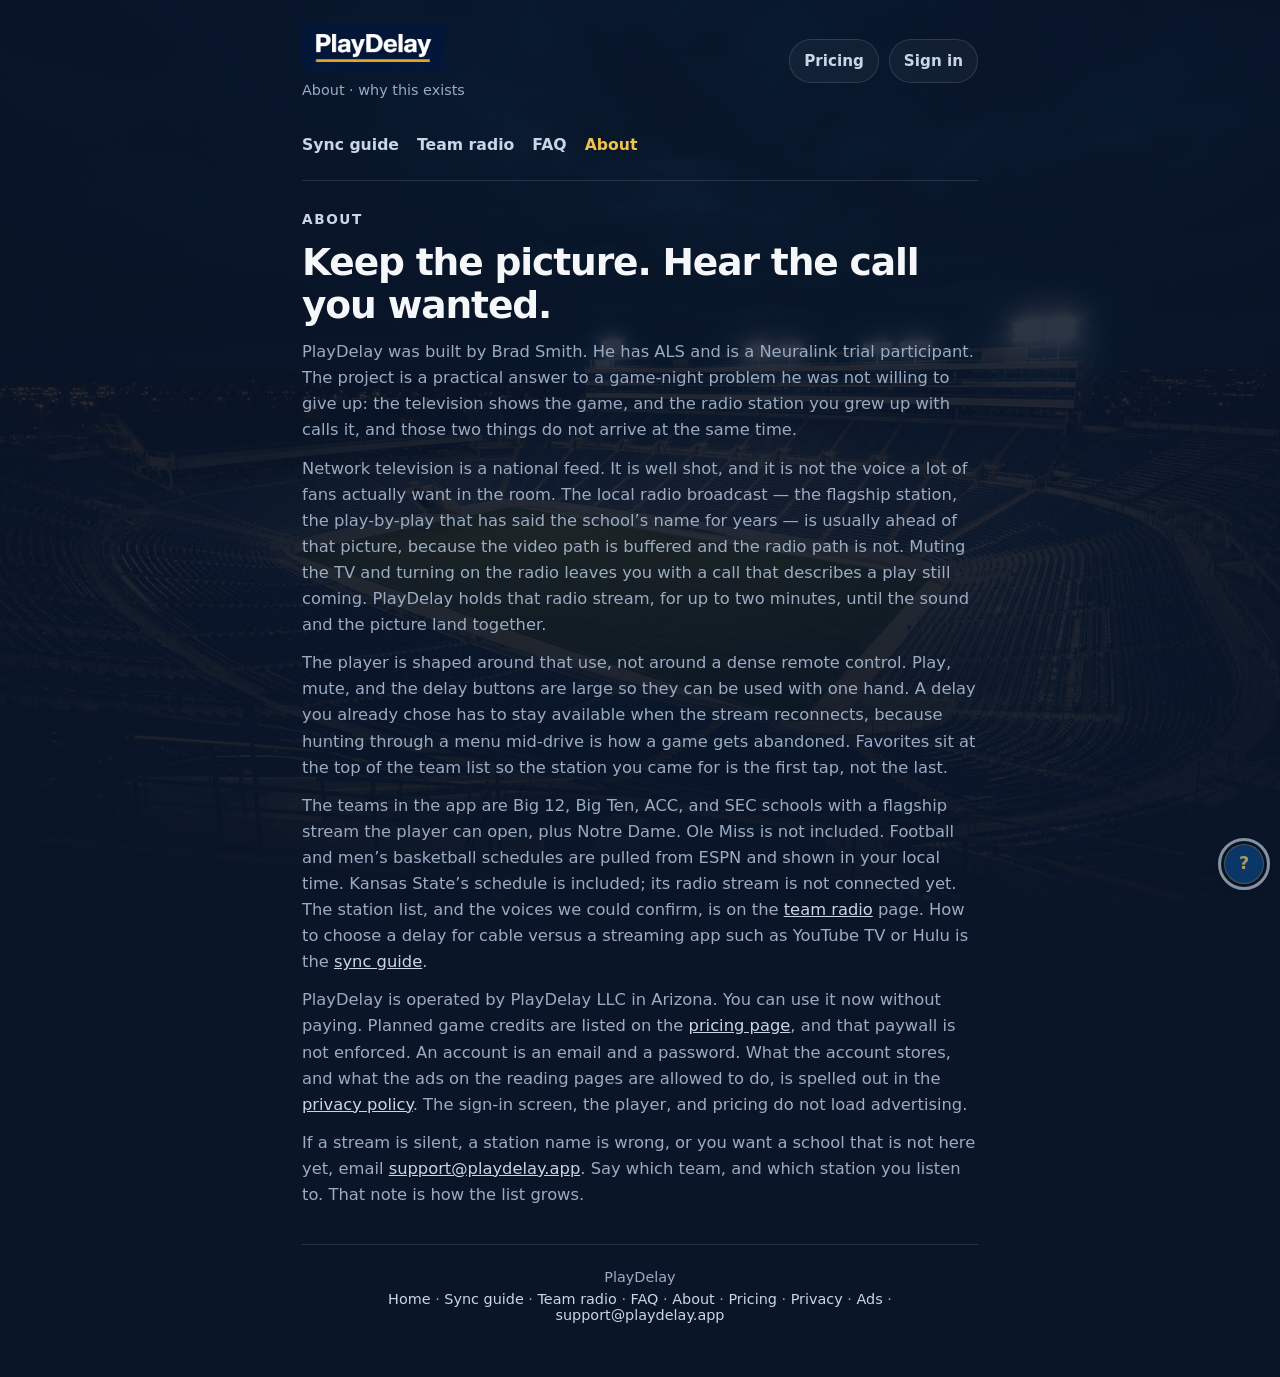
==== commit 74368fe8: "Add playable Power 4 flagship radio streams Wire every 2026 SEC, Big Ten, and ACC school whose footb" ====
--- a/about.html
+++ b/about.html
@@ -55,7 +55,7 @@
           The player is shaped around that use, not around a dense remote control. Play, mute, and the delay buttons are large so they can be used with one hand. A delay you already chose has to stay available when the stream reconnects, because hunting through a menu mid-drive is how a game gets abandoned. Favorites sit at the top of the team list so the station you came for is the first tap, not the last.
         </p>
         <p>
-          The teams in the app are the ones with a flagship stream wired up: the full Big 12, Nebraska and USC, Miami, LSU, and Notre Dame. Football and men’s basketball schedules are pulled from ESPN and shown in your local time. Kansas State’s schedule is included; its radio stream is not connected yet. The station list, and the voices we could confirm, is on the <a href="radio.html">team radio</a> page. How to choose a delay for cable versus a streaming app such as YouTube TV or Hulu is the <a href="guide.html">sync guide</a>.
+          The teams in the app are Big 12, Big Ten, ACC, and SEC schools with a flagship stream the player can open, plus Notre Dame. Ole Miss is not included. Football and men’s basketball schedules are pulled from ESPN and shown in your local time. Kansas State’s schedule is included; its radio stream is not connected yet. The station list, and the voices we could confirm, is on the <a href="radio.html">team radio</a> page. How to choose a delay for cable versus a streaming app such as YouTube TV or Hulu is the <a href="guide.html">sync guide</a>.
         </p>
         <p>
           PlayDelay is operated by PlayDelay LLC in Arizona. You can use it now without paying. Planned game credits are listed on the <a href="pricing.html">pricing page</a>, and that paywall is not enforced. An account is an email and a password. What the account stores, and what the ads on the reading pages are allowed to do, is spelled out in the <a href="privacy.html">privacy policy</a>. The sign-in screen, the player, and pricing do not load advertising.
